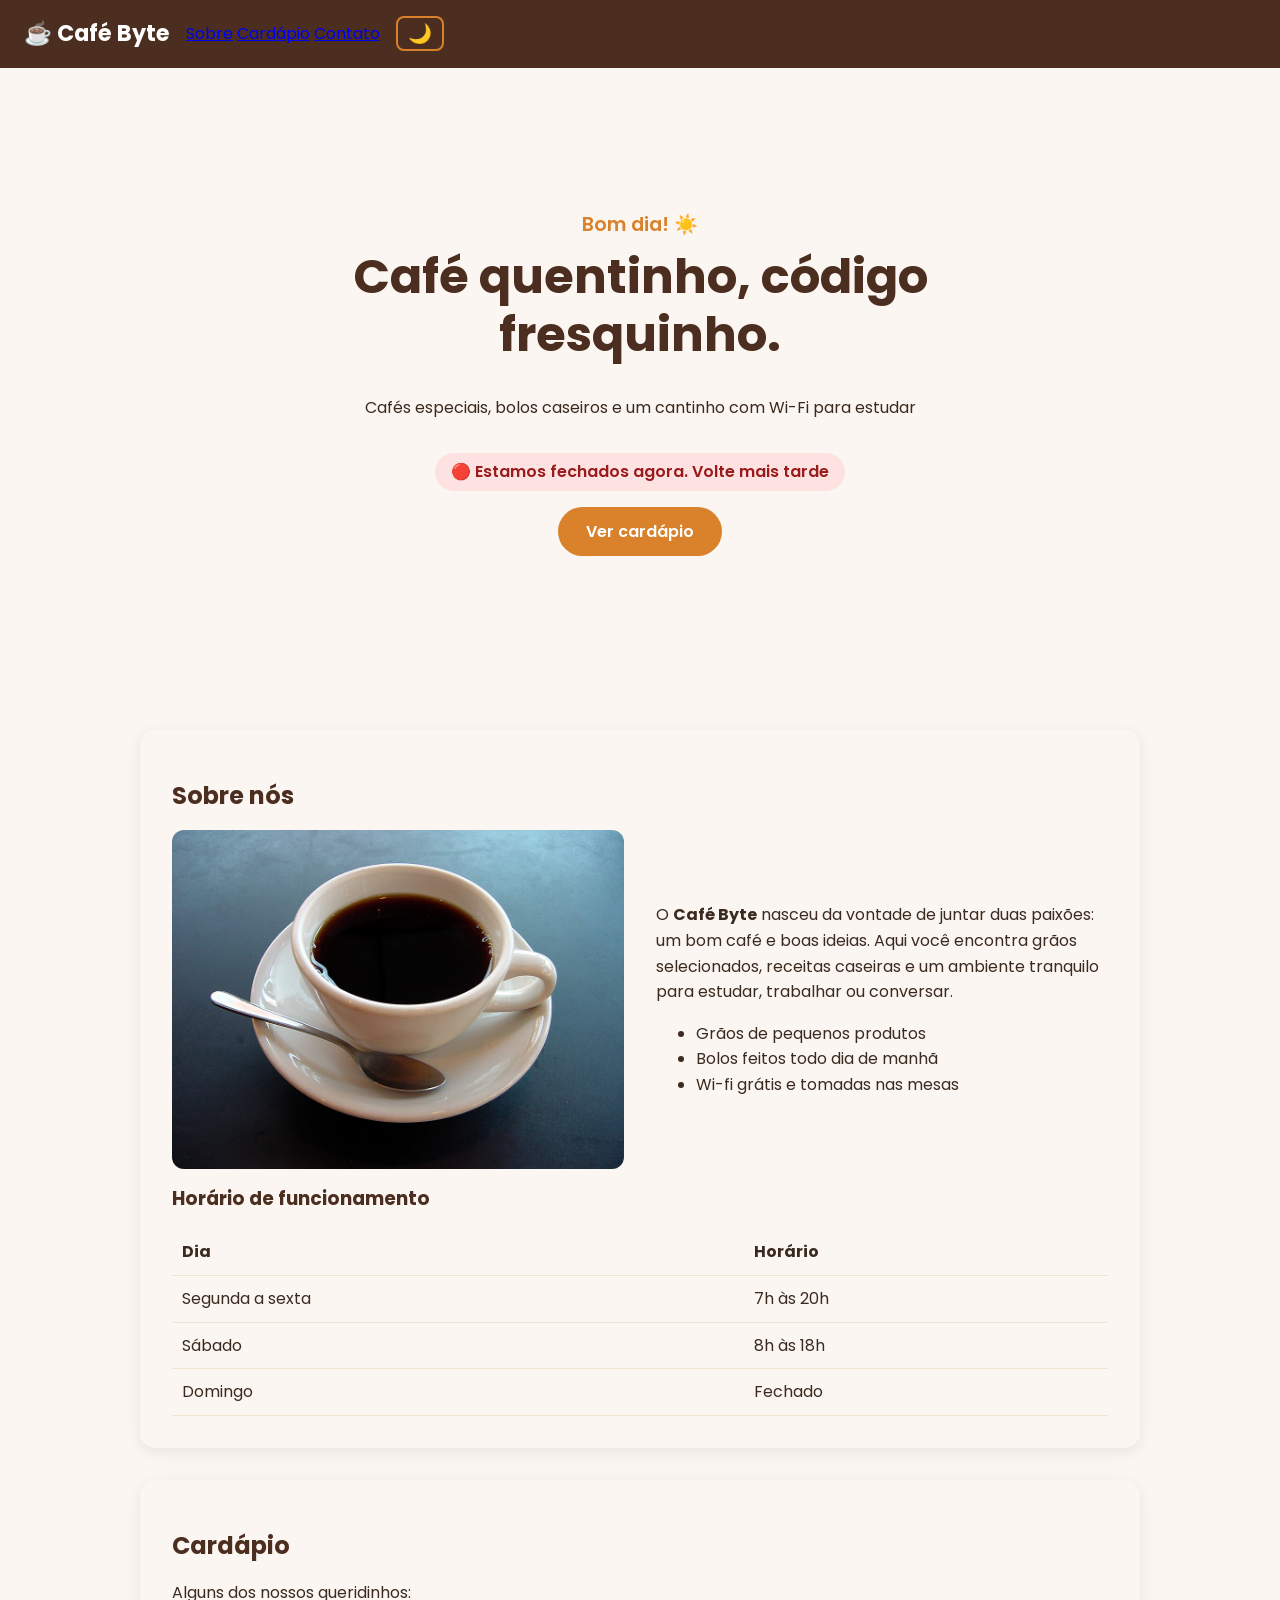
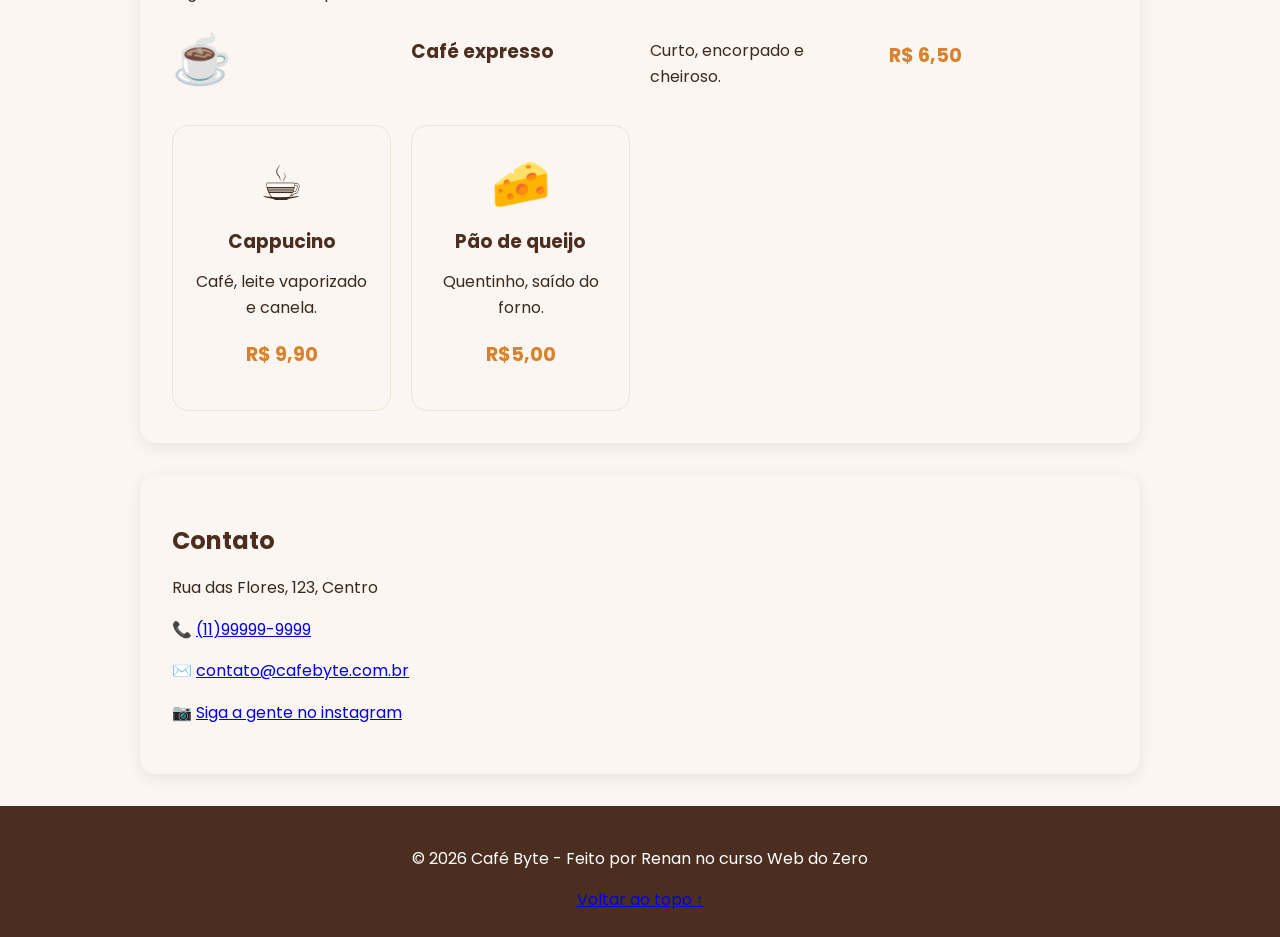
==== index.html @ e59b952a "Add files via upload" ====
<!DOCTYPE html>
<html lang="pt-BR">
    <head>
        <meta charset="UTF-8">
        <meta name="viewport" content="width=device-width, initial-scale=1.0">
        <title>☕ Café Byte</title>
        <link rel="stylesheet" href="css/estilo.css"
    </head>
    <body>
        <!--não leia isto-->
        <header class="topo">
            <a href="inicio" class="logo">☕ Café Byte</a>
            <nav id="menu">
                <a href="#sobre">Sobre</a>
                <a href="#cardapio">Cardápio</a>
                <a href="#contato">Contato</a>
            </nav>
            <button id="botao-tema" class="botao-tema" aria-label="Mudar tema">🌙</button>
            <button id="botao-menu" class="botao-menu" aria-label="Abrir menu">☰</button>
        </header>
        <main>
            <section id="inicio" class="destaque">
                <p id="saudacao" class="saudacao">Olá! Que bom ter você por aqui.</p>
                <h1>Café quentinho, código fresquinho.</h1>
                <p>Cafés especiais, bolos caseiros e um cantinho com Wi-Fi para estudar</p>
                <p id="status" class="status"></p>
                <a href="cardapio" class="botao">Ver cardápio</a>
            </section>
            <section id="sobre" class="secao">
                <h2>Sobre nós</h2>
                <div class="duas-colunas">
                    <img src="img/coffee.JPG" alt="xicara de cafe" width="500">
                    <div>
                        <p>O <strong>Café Byte</strong> nasceu da vontade de juntar duas paixões: um bom café e boas ideias. Aqui você encontra grãos selecionados, receitas caseiras e um ambiente tranquilo para estudar, trabalhar ou conversar.</p>
                        <ul>
                            <li>Grãos de pequenos produtos</li>
                            <li>Bolos feitos todo dia de manhã</li>
                            <li>Wi-fi grátis e tomadas nas mesas</li>
                        </ul>
                    </div>
                </div>
                <h3> Horário de funcionamento</h3>
                <table class="horarios">
                    <tr>
                        <th>Dia</th>
                        <th>Horário</th>
                    </tr>
                    <tr>
                        <td>Segunda a sexta </td>
                        <td>7h às 20h</td>
                    </tr>
                    <tr>
                        <td>Sábado</td>
                        <td>8h às 18h</td>
                    </tr>
                    <tr>
                        <td>Domingo</td>
                        <td>Fechado</td>
                    </tr>
                </table>
            </section>   

            <section id="cardapio" class="secao">
                <h2>Cardápio</h2>
                <p>Alguns dos nossos queridinhos:</p>
                <div class="cards"
                   <article class="card">
                    <span class="emoji">☕</span>
                    <h3>Café expresso</h3>
                    <p>Curto, encorpado e cheiroso.</p>
                    <p class="preco">R$ 6,50</p>
                   </article>
                   <article class="card">
                    <span class="emoji">☕︎</span>
                    <h3>Cappucino</h3>
                    <p>Café, leite vaporizado e canela.</p>
                    <p class="preco"> R$ 9,90</p>
                   </article>
                   <article class="card">
                    <span class="emoji">🧀</span>
                    <h3>Pão de queijo</h3>
                    <p>Quentinho, saído do forno.</p>
                    <p class="preco">R$5,00</p>
                   </article>
                </div>
            </section>    
            
            <section id="contato" class="secao">
                <h2>Contato</h2>
                <p>Rua das Flores, 123, Centro</p>
                <p>📞 <a href="tel:+5511999999">(11)99999-9999</a></p>
                <p>✉️ <a href="mailto:contato@cafebyte.com.br">contato@cafebyte.com.br</a></p>
                <p>📷 <a href="https://www.instagram.com/" target="_blank">Siga a gente no instagram</a></p>
            </section>            
            </section>
        </main>
        <footer class="rodape">
            <p>&copy; 2026 Café Byte - Feito por Renan no curso Web do Zero</p>
            <a href="#inicio">Voltar ao topo &uarr;</a>
        </footer>
        <script src="js/script.js"></script>
    </body>
</html>
---- css/estilo.css ----
@import url('https://fonts.googleapis.com/css2?family=Poppins:wght@400;600;700&display=swap');
:root {
    --cor-fundo: #fbf6f1;
    --cor-texto: #3b2a20;
    --cor-cartão: #ffffff;
    --cor-titulo: #4b2e1f;
    --cor-cafe: #4b2e1f;
    --cor-destaque: #d9822b;
    --cor-suave: #f1e3d3;
}
* {
    box-sizing: border-box;
}
body {
    margin: 0;
    font-family:'Poppins', Arial, sans-serif;
    line-height: 1.6;
    background-color: var(--cor-fundo);
    color: var(--cor-texto);
}

h1,
h2,
h3 {
    color: var(--cor-titulo);
    line-height: 1.2;
}

a {
    color: var(-cor-destaque);
}

img {
    max-width: 100%;
    height: auto;
    border-radius: 12px;
}
.topo {
    background-color: var(--cor-cafe);
    padding: 16px 24px;
}

.logo {
    color: #ffffff;
    font-size: 1.4rem;
    font-weight: 700;
    text-decoration: none;
}

.menu a {
    color: #ffffff;
    text-decoration: none;
    padding: 4px 8px;
}

.menu a:hover {
    color: var(--cor-destaque)
}

.secao {
    max-width: 1000px;
    margin: 32px auto;
    padding: 32px;
    background-color: var(--cor-cartao);
    border-radius: 16px;
    box-shadow: 0 4px 16px rgba(0,0,0,0.08);
}

.botao {
    display: inline-block;
    background-color: var(--cor-destaque);
    color: #ffffff;
    padding: 12px 28px;
    border: none;
    border-radius: 999px;
    font-family: inherit;
    font-size: 1rem;
    font-weight: 600;
    text-decoration: none;
    cursor: pointer;
}
.botao:hover {
    background-color: var(--cor-cafe);
}

.horarios {
    width: 100%;
    border-collapse:collapse;
}
.horarios th,
.horarios td{
    padding: 10px;
    text-align: left;
    border-bottom: 1px solid var(--cor-suave);
}

.rodape {
    background-color: var(--cor-cafe);
    color: #ffffff;
    text-align: center;
    padding: 24px;
}

.horarios tr:hover {
    color:rgb(248, 247, 244);
    background-color: var(--cor-cafe);
}
/*aula 5  */
.topo {
    display: flex;
    align-items: center;
    gap: 16px;
    position:sticky;
    top:0;
    z-index:10;
}

.menu {
    display:flex;
    gap:8px;
    margin-left:auto;
}

.destaque {
    min-height: 70vh;
    display: flex;
    flex-direction: column;
    justify-content:center;
    align-items:center;
    text-align:center;
    padding: 48px 24px;
    background: linear-gradient(135def, var(--cor-suave), var(--cor-fundo));
}

.destaque h1 {
    font-size: 3rem;
    max-width: 700px;
    margin: 8px 0 16px;
}

.duas-colunas {
    display: grid;
    grid-template-columns: 1fr 1fr;
    gap: 32px;
    align-items:center;
}

.cards {
    display:grid;
    grid-template-columns: repeat(auto-fill, minmax(200px, 1fr));
    gap:20px;
}

.card {
    background-color:var(--cor-fundo);
    border:1px solid var(--cor-suave);
    border-radius: 16px;
    padding: 20px;
    text-align: center;
    transition: transform 0.2s;
}

.card:hover{
    transform: translateY(-4px);
}

.card h3 {
    margin: 8px 0;
}
.emoji {
    font-size: 3rem;
}

.preco {
    font-size:1.2rem;
    font-weight:700;
    color: var(--cor-destaque);
}

@media(max-width:700px) {
    .top {
        flex-wrap: wrap;
    }
    .destaque h1 {
        font-size: 2rem;
    }
    .duas-colunas {
        grid-template-columns: 1fr;
    }
    .secao {
        margin:16px;
        padding:20px;
    }
}

.saudacao {
    font-size: 1.2rem;
    font-weight: 600;
    color: var(--cor-destaque);
    margin:0;
}

.status {
    font-weight: 600;
    padding: 6px 16px;
    border-radius: 999px;
}

.aberto-agora{
    background-color: #dcfce7;
    color: #166534;
}
.fechado-agora {
    background-color: #fee2e2;
    color: #991b1b;
}

body.escuro {
    --cor-fundo: #1c1512;
    --cor-texto: #f3e9e2;
    --cor-cartao: #2a201b;
    --cor-titulo: #f2b56b;
    --cor-suave: #3d2f27;
}

body {
    transition: background-color 0.3s, color 0.3s;
}

.botao-tema,
.botao-menu {
    background: none;
    border: 2px solid var(--cor-destaque);
    border-radius: 8px;
    color: #ffffff;
    font-size: 1.2rem;
    padding: 4px 10px;
    cursor:pointer;
}

.botao-menu{
    display: none;
}

@media (max-width: 700px) {
    .botao-menu{
        display:block;
    }

    .botao-tema{
        margin-left:auto;
    }
    
    .menu{
        display:none;
        flex-direction: column;
        width:100%;
        order:3;
    }

    .menu.mostrar{
        display:flex;
    }
}
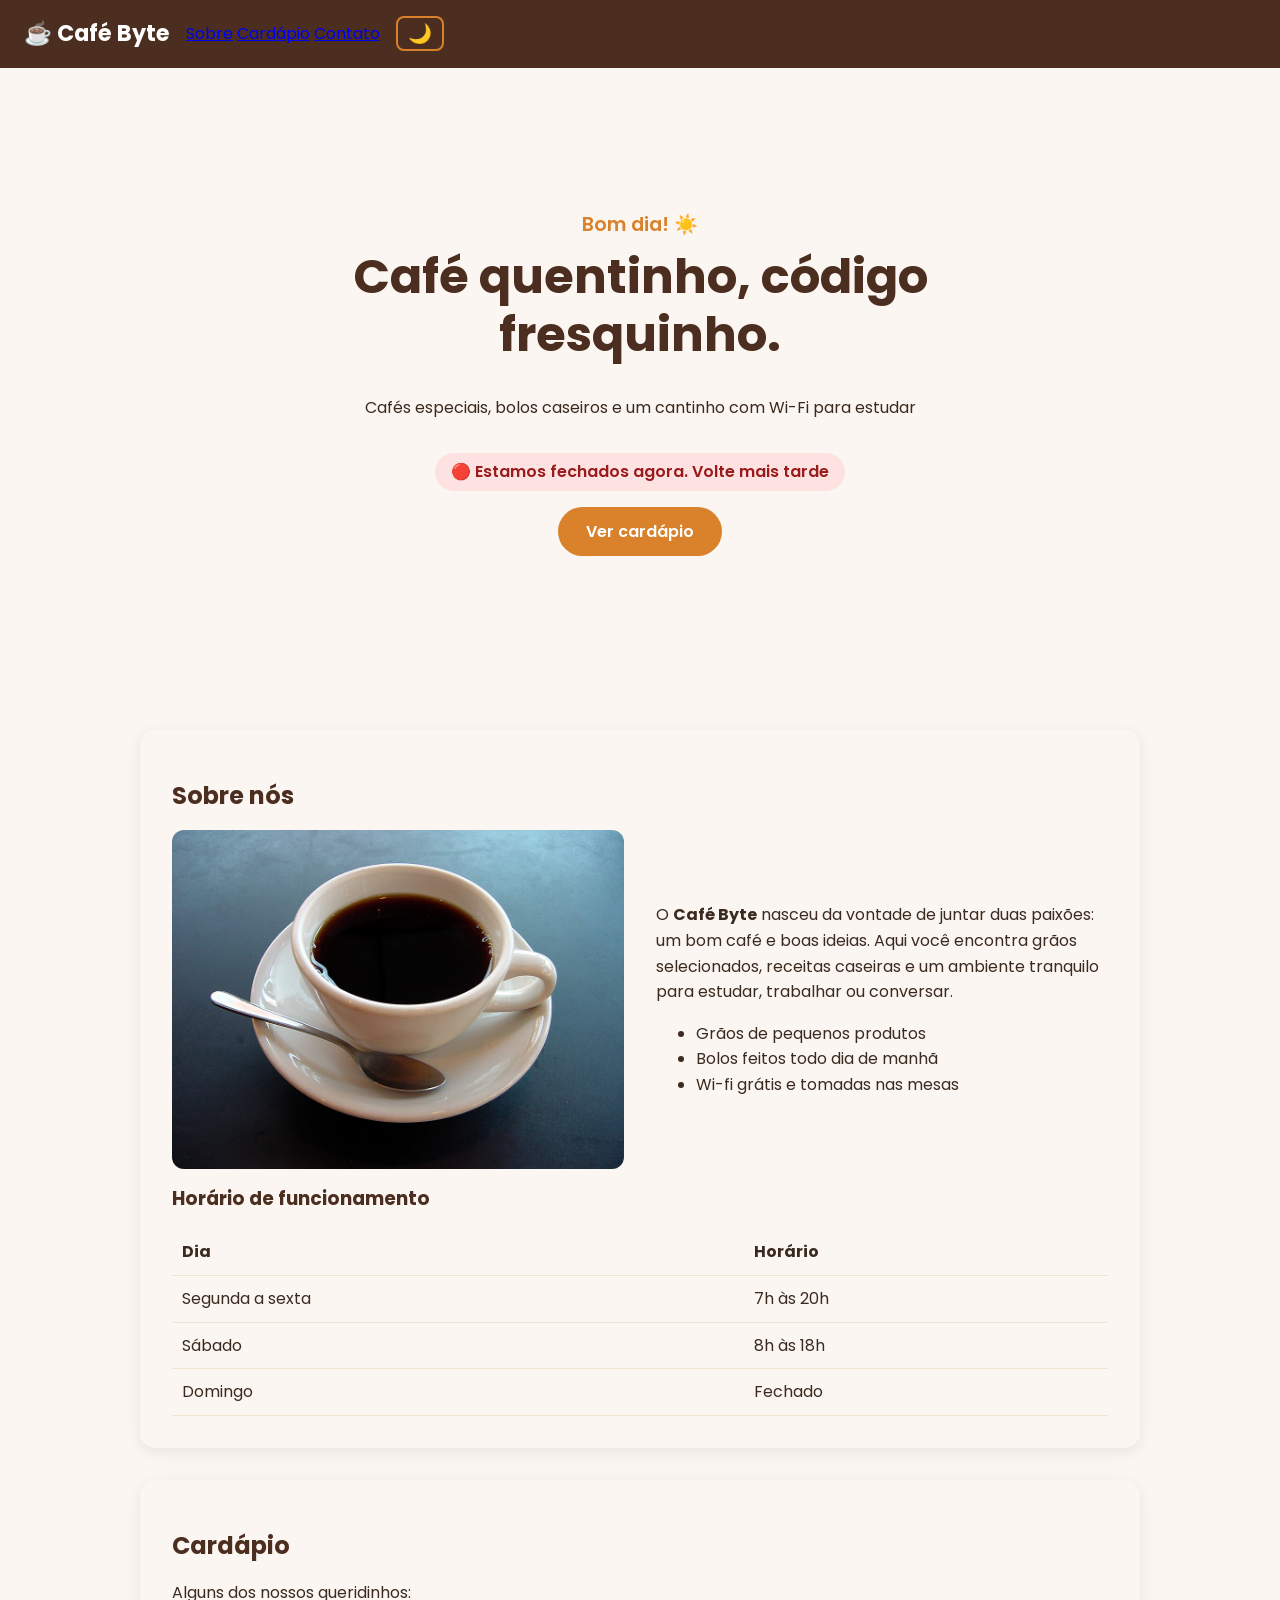
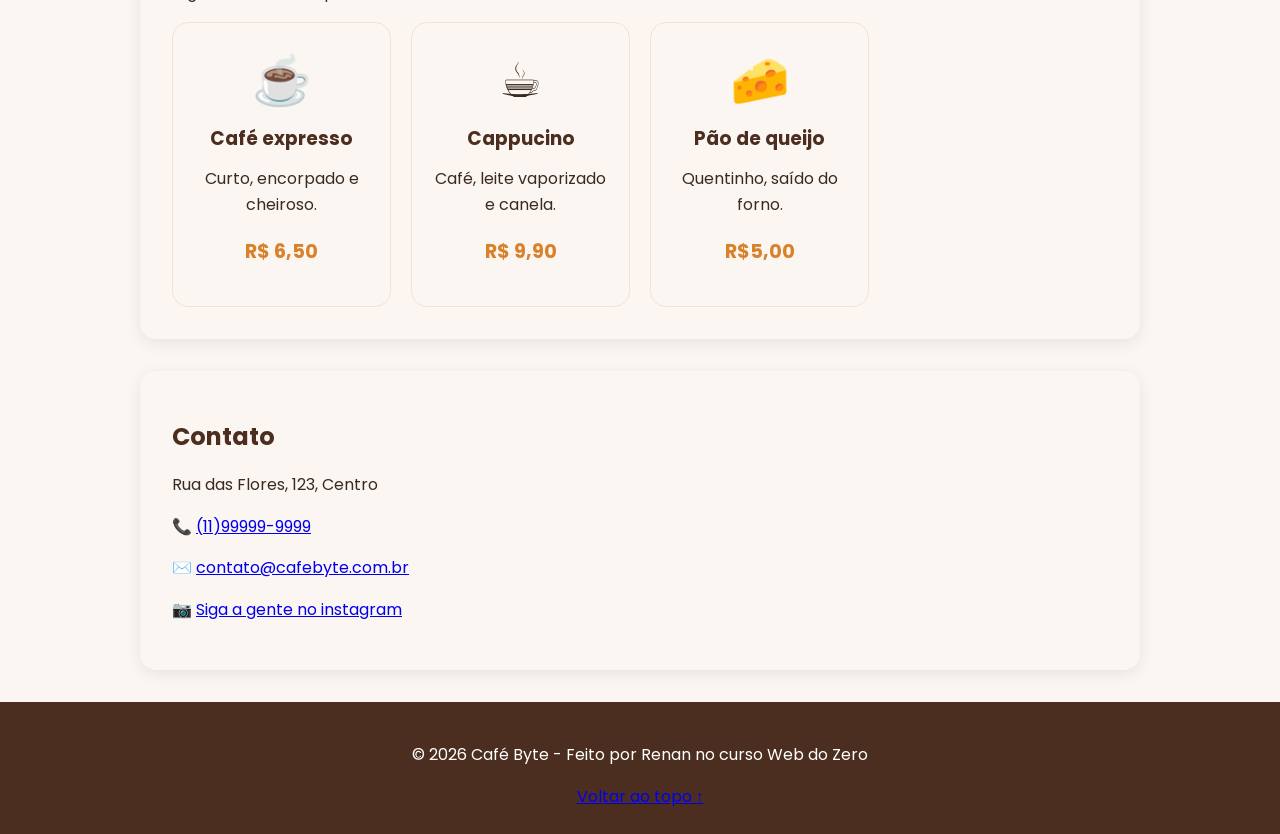
==== commit 4fe65105: "Add files via upload" ====
--- a/index.html
+++ b/index.html
@@ -63,7 +63,7 @@
             <section id="cardapio" class="secao">
                 <h2>Cardápio</h2>
                 <p>Alguns dos nossos queridinhos:</p>
-                <div class="cards"
+                <div class="cards">
                    <article class="card">
                     <span class="emoji">☕</span>
                     <h3>Café expresso</h3>
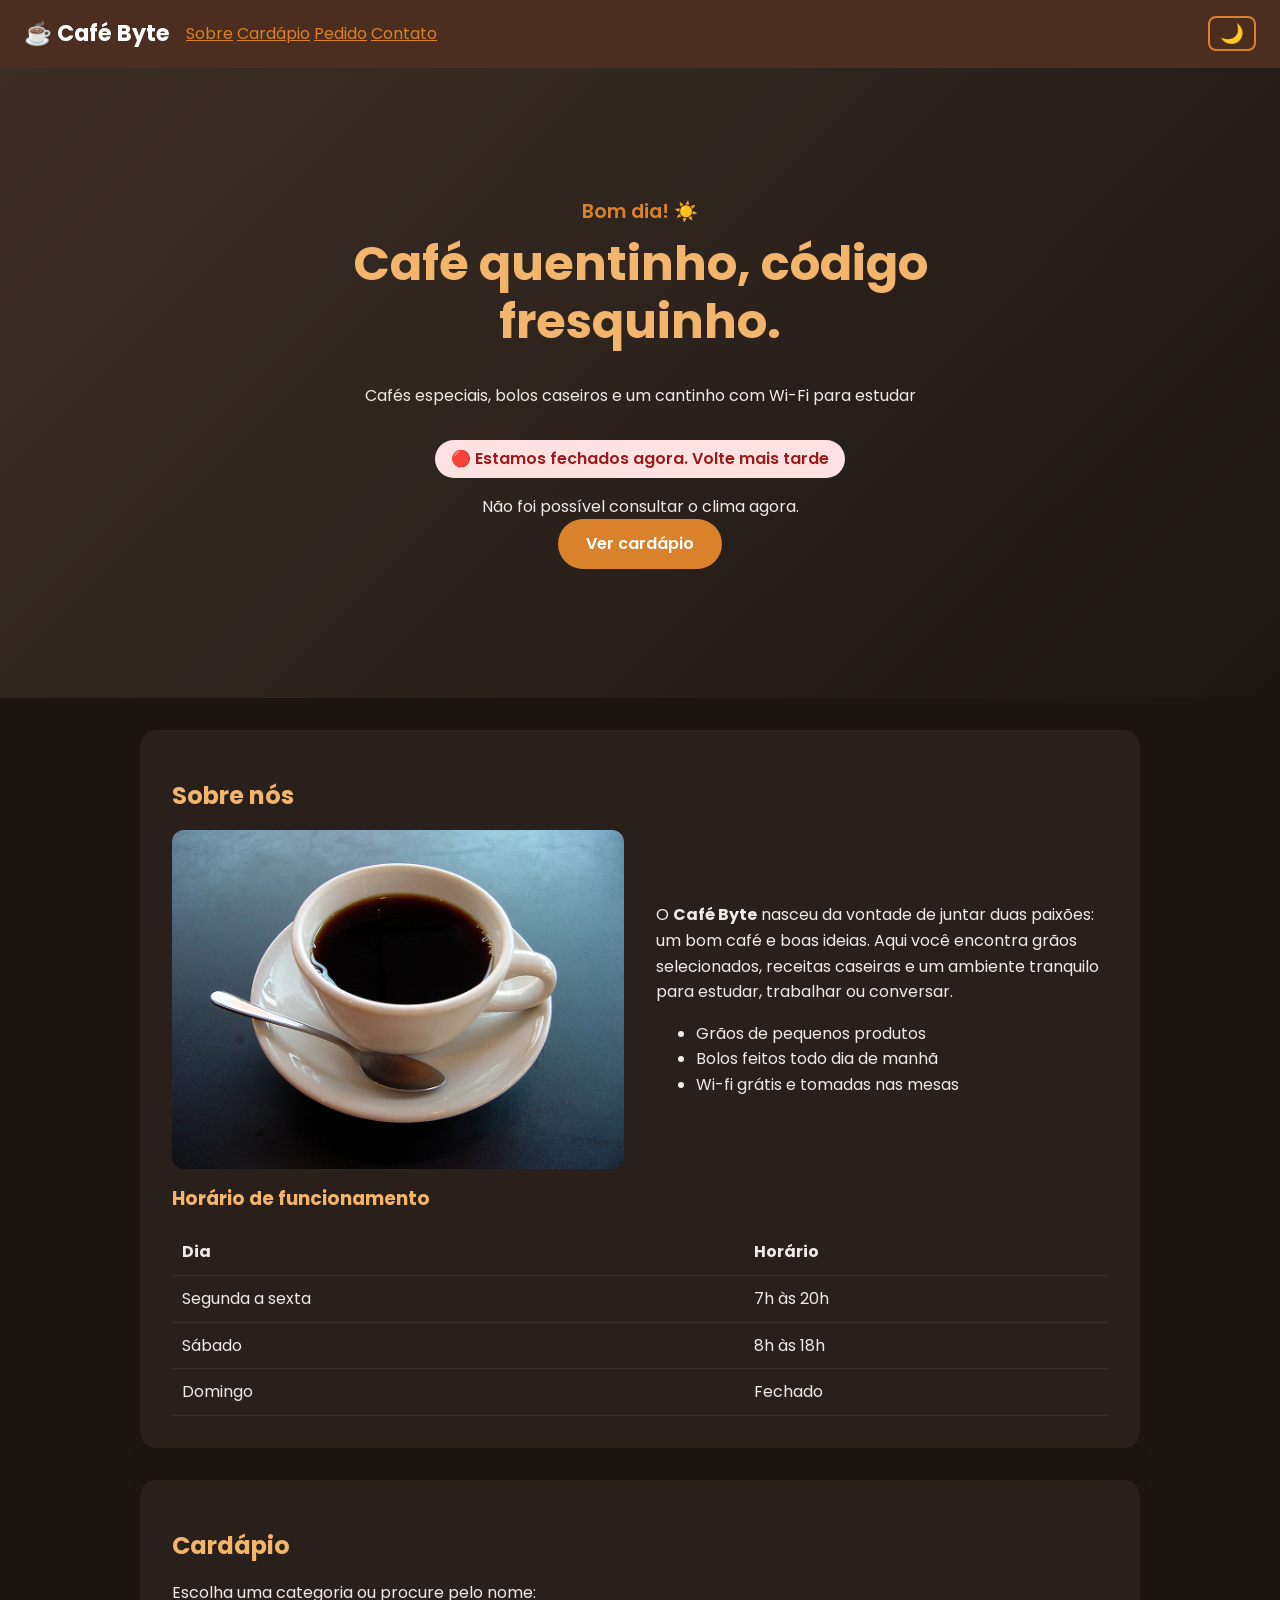
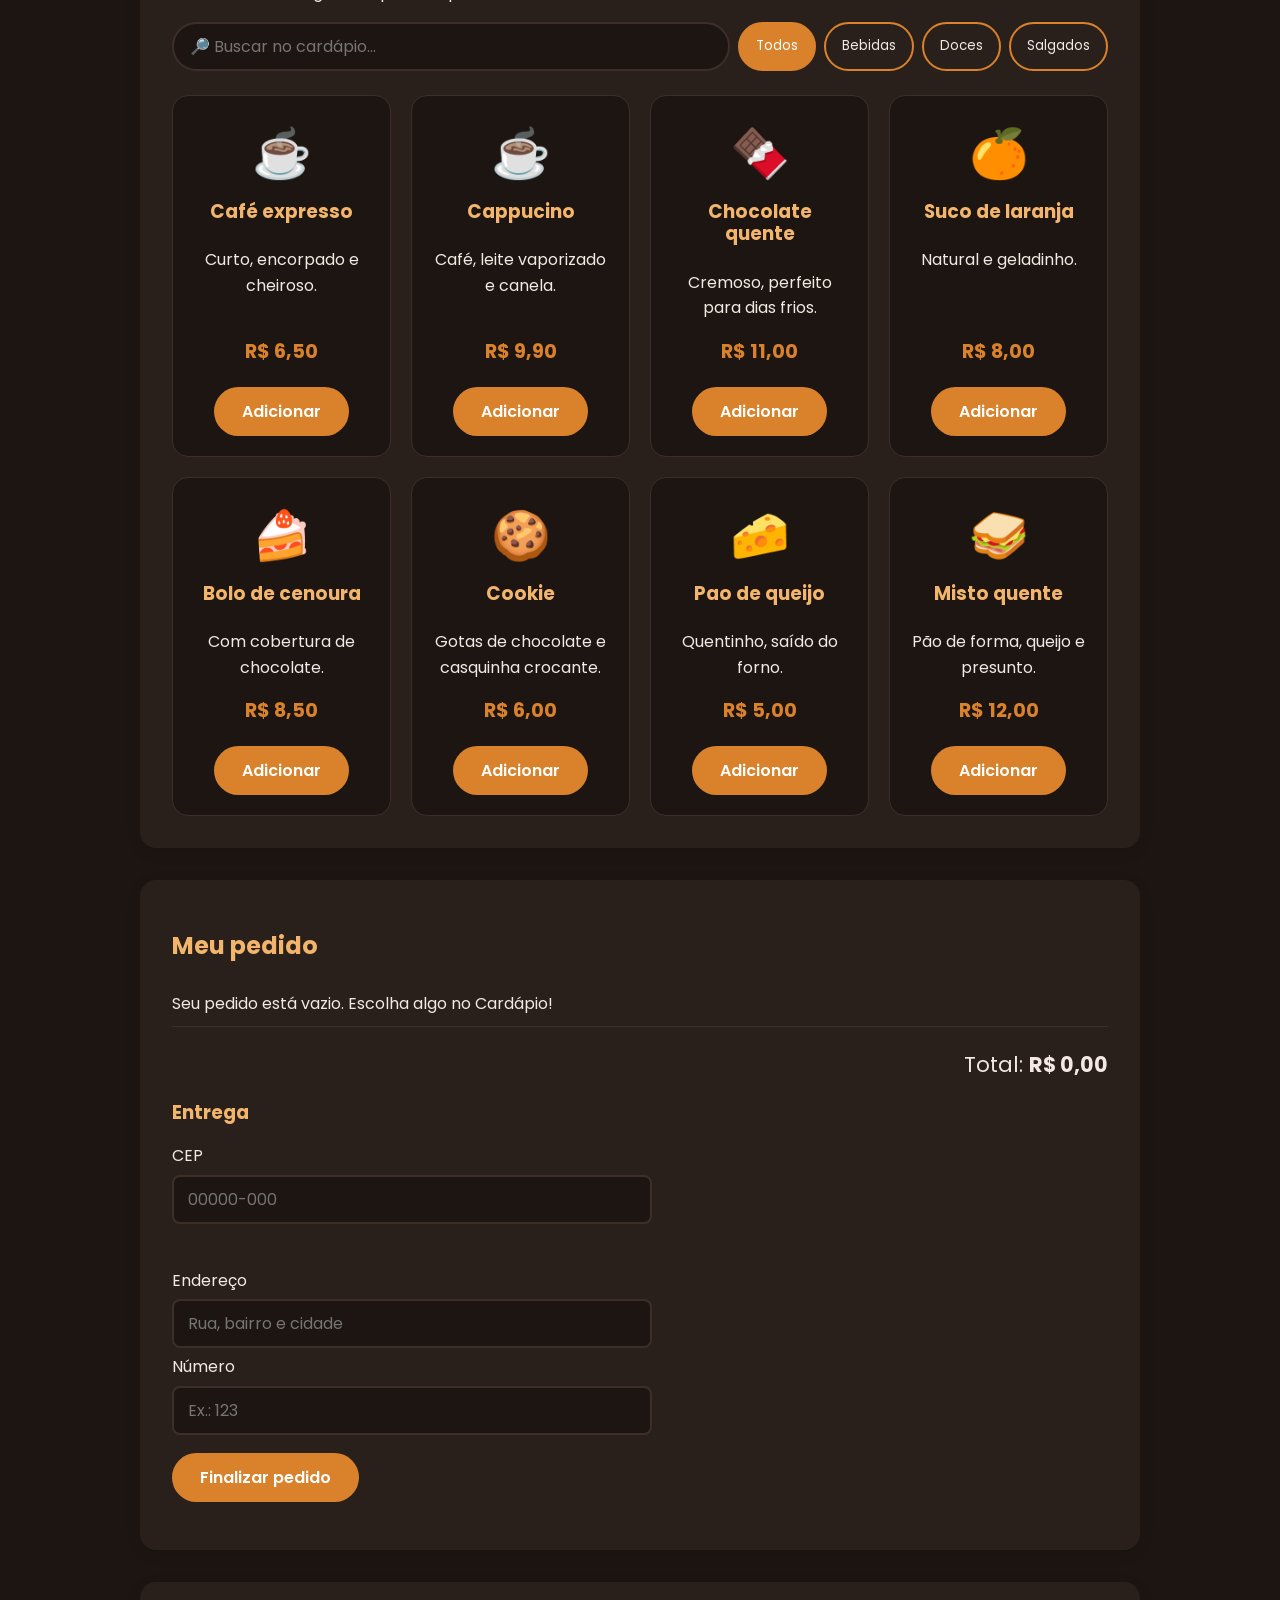
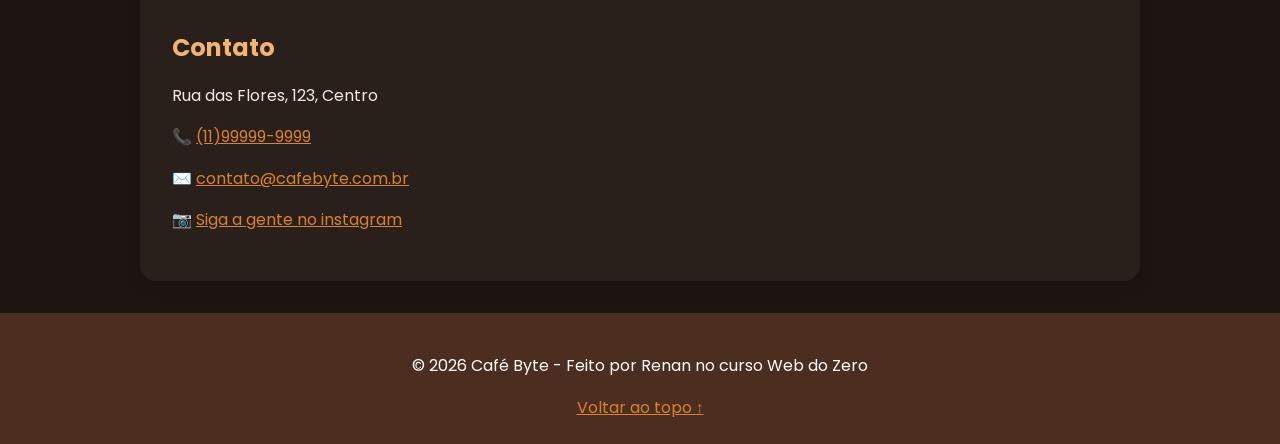
==== commit 2eab0e2e: "Add files via upload" ====
--- a/index.html
+++ b/index.html
@@ -1,20 +1,23 @@
 <!DOCTYPE html>
 <html lang="pt-BR">
-    <head>
-        <meta charset="UTF-8">
-        <meta name="viewport" content="width=device-width, initial-scale=1.0">
-        <title>☕ Café Byte</title>
-        <link rel="stylesheet" href="css/estilo.css"
-    </head>
+<head>
+    <meta charset="UTF-8">
+    <meta name="viewport" content="width=device-width, initial-scale=1.0">
+    <title>☕ Café Byte</title>
+    <link rel="stylesheet" href="css/estilo.css">
+</head>
     <body>
         <!--não leia isto-->
+        <body class="escuro"></body>
         <header class="topo">
             <a href="inicio" class="logo">☕ Café Byte</a>
             <nav id="menu">
                 <a href="#sobre">Sobre</a>
                 <a href="#cardapio">Cardápio</a>
+                <a href="#pedido">Pedido</a>
                 <a href="#contato">Contato</a>
             </nav>
+            <nav class="menu"></nav>
             <button id="botao-tema" class="botao-tema" aria-label="Mudar tema">🌙</button>
             <button id="botao-menu" class="botao-menu" aria-label="Abrir menu">☰</button>
         </header>
@@ -24,6 +27,7 @@
                 <h1>Café quentinho, código fresquinho.</h1>
                 <p>Cafés especiais, bolos caseiros e um cantinho com Wi-Fi para estudar</p>
                 <p id="status" class="status"></p>
+                <div id="clima" class="clima">⌛ Consultando o clima...</div>
                 <a href="cardapio" class="botao">Ver cardápio</a>
             </section>
             <section id="sobre" class="secao">
@@ -62,29 +66,36 @@
 
             <section id="cardapio" class="secao">
                 <h2>Cardápio</h2>
-                <p>Alguns dos nossos queridinhos:</p>
-                <div class="cards">
-                   <article class="card">
-                    <span class="emoji">☕</span>
-                    <h3>Café expresso</h3>
-                    <p>Curto, encorpado e cheiroso.</p>
-                    <p class="preco">R$ 6,50</p>
-                   </article>
-                   <article class="card">
-                    <span class="emoji">☕︎</span>
-                    <h3>Cappucino</h3>
-                    <p>Café, leite vaporizado e canela.</p>
-                    <p class="preco"> R$ 9,90</p>
-                   </article>
-                   <article class="card">
-                    <span class="emoji">🧀</span>
-                    <h3>Pão de queijo</h3>
-                    <p>Quentinho, saído do forno.</p>
-                    <p class="preco">R$5,00</p>
-                   </article>
+                <p>Escolha uma categoria ou procure pelo nome:</p>
+                <div class="filtros">
+                    <input type="search" id="busca" class="busca" placeholder="🔎 Buscar no cardápio...">
+                    <button class="filtro ativo" data-categoria="todos">Todos</button>
+                    <button class="filtro" data-categoria="bebidas">Bebidas</button>
+                    <button class="filtro" data-categoria="doce">Doces</button>
+                    <button class="filtro" data-categoria="salgado">Salgados</button>
                 </div>
+                <div id="lista-produtos" class="cards"></div>
             </section>    
             
+            <section id="pedido" class="secao">
+                <h2>Meu pedido</h2>
+                <ul id="itens-pedido" class="itens-pedido"></ul>
+                <p class="total">Total: <strong id="total">R$ 0,00</strong></p>
+
+                <h3>Entrega</h3>
+                <form id="form-entrega" class="form">
+                    <label for="cep">CEP</label>
+                    <input id="cep" placeholder="00000-000" maxlength="9" required>
+                    <p id="msg-cep" class="mensagem"></p>
+                    <label for="endereco">Endereço</label>
+                    <input id="endereco" placeholder="Rua, bairro e cidade" required>
+                    <label for="numero">Número</label>
+                    <input id="numero" placeholder="Ex.: 123" required>
+                    <button type="submit" class="botao">Finalizar pedido</button>
+                </form>
+                <p id="msg-pedido" class="mensagem"></p>
+            </section>
+
             <section id="contato" class="secao">
                 <h2>Contato</h2>
                 <p>Rua das Flores, 123, Centro</p>
@@ -92,7 +103,6 @@
                 <p>✉️ <a href="mailto:contato@cafebyte.com.br">contato@cafebyte.com.br</a></p>
                 <p>📷 <a href="https://www.instagram.com/" target="_blank">Siga a gente no instagram</a></p>
             </section>            
-            </section>
         </main>
         <footer class="rodape">
             <p>&copy; 2026 Café Byte - Feito por Renan no curso Web do Zero</p>
--- a/css/estilo.css
+++ b/css/estilo.css
@@ -2,7 +2,7 @@
 :root {
     --cor-fundo: #fbf6f1;
     --cor-texto: #3b2a20;
-    --cor-cartão: #ffffff;
+    --cor-cartao: #ffffff;
     --cor-titulo: #4b2e1f;
     --cor-cafe: #4b2e1f;
     --cor-destaque: #d9822b;
@@ -27,7 +27,7 @@
 }
 
 a {
-    color: var(-cor-destaque);
+    color: var(--cor-destaque);
 }
 
 img {
@@ -129,7 +129,7 @@
     align-items:center;
     text-align:center;
     padding: 48px 24px;
-    background: linear-gradient(135def, var(--cor-suave), var(--cor-fundo));
+    background: linear-gradient(135deg, var(--cor-suave), var(--cor-fundo));
 }
 
 .destaque h1 {
@@ -178,7 +178,7 @@
 }
 
 @media(max-width:700px) {
-    .top {
+    .topo {
         flex-wrap: wrap;
     }
     .destaque h1 {
@@ -262,3 +262,112 @@
         display:flex;
     }
 }
+
+.filtros {
+    display: flex;
+    flex-wrap: wrap;
+    gap: 8px;
+    margin-bottom: 24px;
+}
+
+.busca {
+    flex: 1 1 220px;
+    padding: 10px 16px;
+    border: 2px solid var(--cor-suave);
+    border-radius: 999px;
+    background-color: var(--cor-fundo);
+    color: var(--cor-texto);
+    font-family: inherit;
+    font-size: 1rem;
+}
+
+.filtro {
+    padding: 8px 16px;
+    border: 2px solid var(--cor-destaque);
+    border-radius: 999px;
+    background: none;
+    color: var(--cor-texto);
+    font-family: inherit;
+    cursor: pointer;
+}
+
+.filtro.ativo {
+    background-color: var(--cor-destaque);
+    color: #ffffff;
+}
+
+.card {
+    display: flex;
+    flex-direction: column;
+    align-items: center;
+}
+
+.card .preco{
+    margin-top: auto;
+}
+
+/* meu pedido */
+.itens-pedido {
+    list-style: none;
+    padding: 0;
+}
+
+.itens-pedido li {
+    display: flex;
+    align-items: center;
+    gap: 12px;
+    padding: 10px 0;
+    border-bottom: 1px solid var(--cor-suave);
+}
+
+.itens-pedido li span:first-child {
+    flex: 1;
+}
+
+.remover {
+    width: 32px;
+    height: 32px;
+    border: 2px solid var(--cor-destaque);
+    border-radius: 50%;
+    background: none;
+    color: var(--cor-texto);
+    font-size: 1.1rem;
+    cursor: pointer;
+}
+
+.total {
+    font-size: 1.3rem;
+    text-align: right;
+}
+
+/* formulario de entrega */
+.form {
+    display: grid;
+    gap: 6px;
+    max-width: 480px;
+}
+
+.form input {
+    padding: 10px 14px;
+    border: 2px solid var(--cor-suave);
+    border-radius: 8px;
+    background-color: var(--cor-fundo);
+    color: var(--cor-texto);
+    font-family: inherit;
+    font-size: 1rem;
+}
+
+.form input:focus {
+    outline: none;
+    border-color: var(--cor-destaque);
+}
+
+.form .botao {
+    margin-top: 12px;
+    justify-self: start;
+}
+
+.mensagem {
+    font-weight: 600;
+    color: var(--cor-destaque);
+}
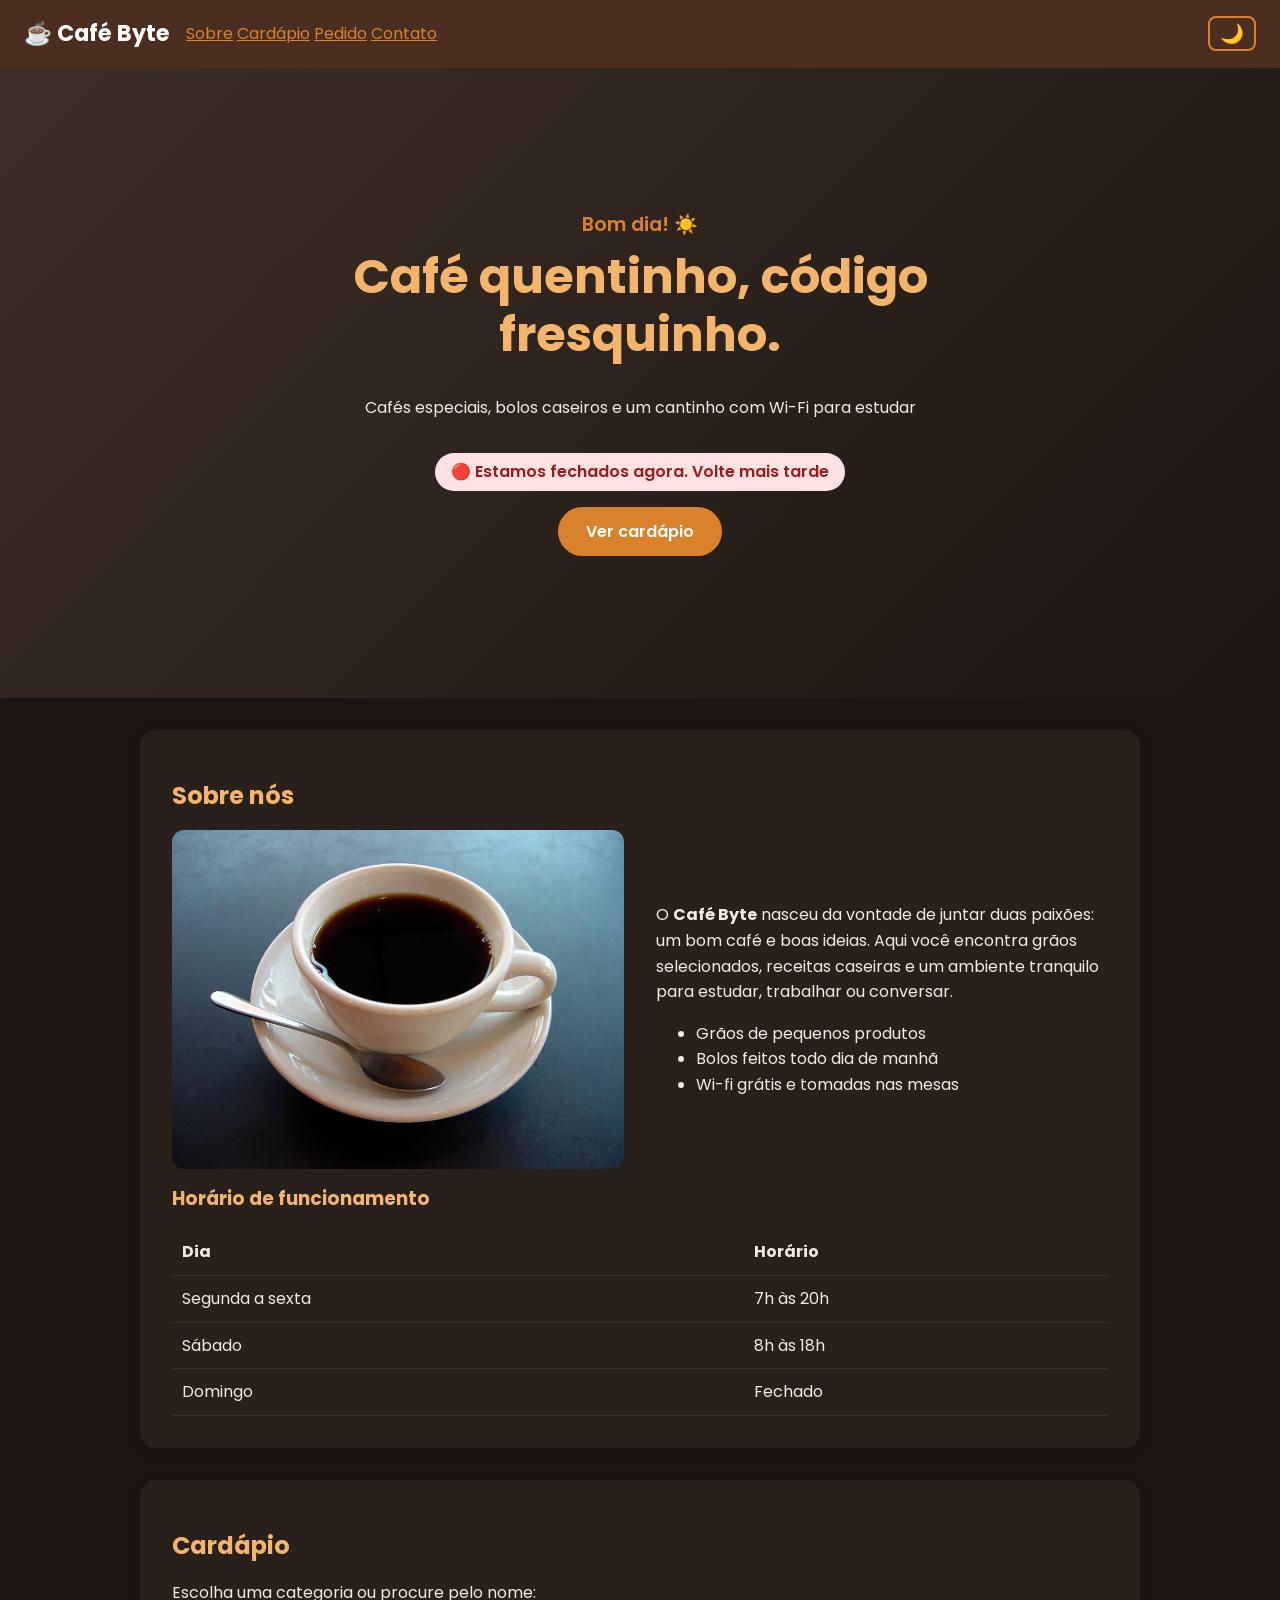
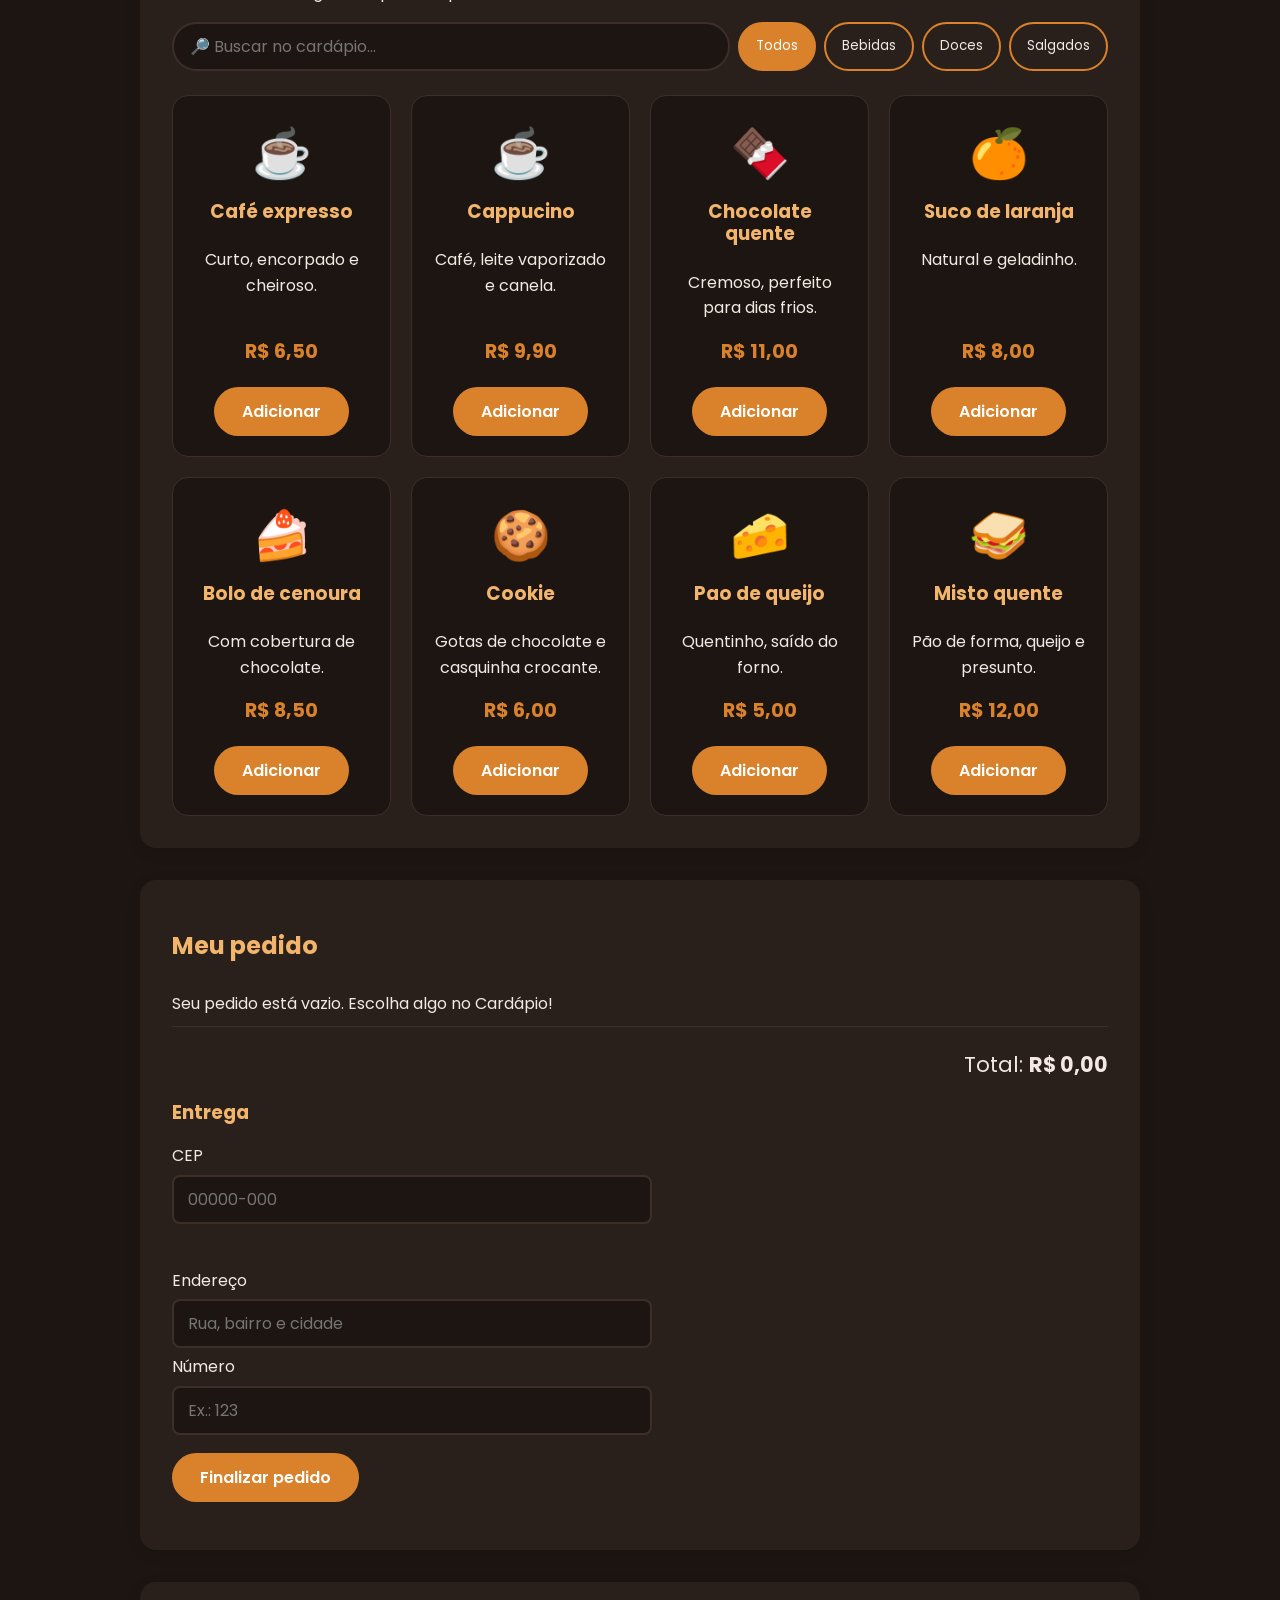
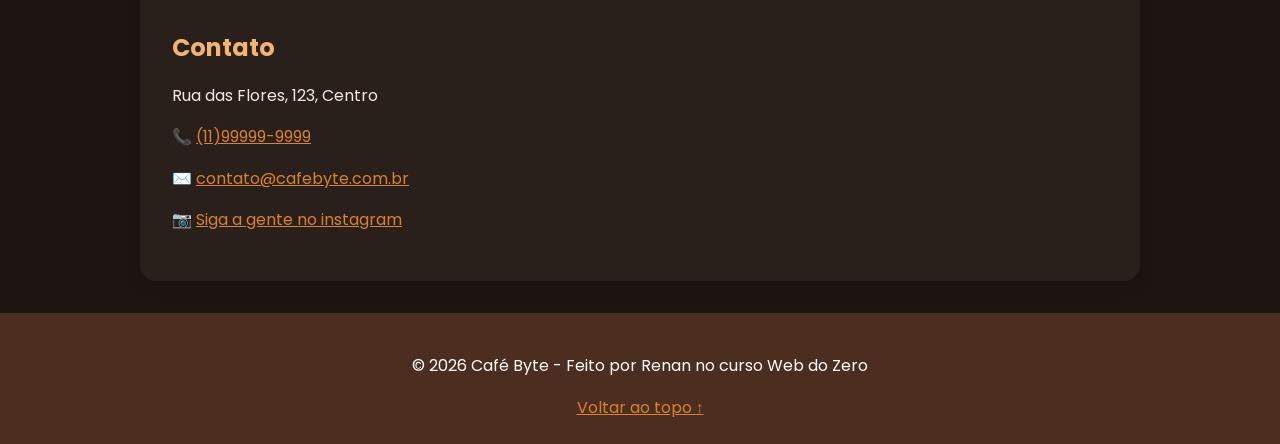
==== commit dd835d1d: "Add files via upload" ====
--- a/index.html
+++ b/index.html
@@ -4,11 +4,12 @@
     <meta charset="UTF-8">
     <meta name="viewport" content="width=device-width, initial-scale=1.0">
     <title>☕ Café Byte</title>
+    <meta name="description" content="Café Byte: cafeteria do bairro com cafés especiais, bolos caseiros, pedidos online e entrega.">
+    <link rel="icon" href="data:image/svg+xml,<svg xmlns='http://www.w3.org/2000/svg' viewBox='0 0 100 100'><text y='.9em' font-size='90'>☕</text></svg>">
     <link rel="stylesheet" href="css/estilo.css">
 </head>
     <body>
         <!--não leia isto-->
-        <body class="escuro"></body>
         <header class="topo">
             <a href="inicio" class="logo">☕ Café Byte</a>
             <nav id="menu">
@@ -27,7 +28,6 @@
                 <h1>Café quentinho, código fresquinho.</h1>
                 <p>Cafés especiais, bolos caseiros e um cantinho com Wi-Fi para estudar</p>
                 <p id="status" class="status"></p>
-                <div id="clima" class="clima">⌛ Consultando o clima...</div>
                 <a href="cardapio" class="botao">Ver cardápio</a>
             </section>
             <section id="sobre" class="secao">
@@ -105,7 +105,7 @@
             </section>            
         </main>
         <footer class="rodape">
-            <p>&copy; 2026 Café Byte - Feito por Renan no curso Web do Zero</p>
+            <p>&copy; <span id="ano">2026</span> Café Byte - Feito por Renan no curso Web do Zero</p>
             <a href="#inicio">Voltar ao topo &uarr;</a>
         </footer>
         <script src="js/script.js"></script>
--- a/css/estilo.css
+++ b/css/estilo.css
@@ -1,12 +1,12 @@
 @import url('https://fonts.googleapis.com/css2?family=Poppins:wght@400;600;700&display=swap');
 :root {
-    --cor-fundo: #fbf6f1;
-    --cor-texto: #3b2a20;
-    --cor-cartao: #ffffff;
-    --cor-titulo: #4b2e1f;
+    --cor-fundo: #1c1512;
+    --cor-texto: #f3e9e2;
+    --cor-cartao: #2a201b;
+    --cor-titulo: #f2b56b;
+    --cor-suave: #3d2f27;
     --cor-cafe: #4b2e1f;
     --cor-destaque: #d9822b;
-    --cor-suave: #f1e3d3;
 }
 * {
     box-sizing: border-box;
@@ -215,12 +215,14 @@
     color: #991b1b;
 }
 
-body.escuro {
-    --cor-fundo: #1c1512;
-    --cor-texto: #f3e9e2;
-    --cor-cartao: #2a201b;
-    --cor-titulo: #f2b56b;
-    --cor-suave: #3d2f27;
+body.claro {
+    --cor-fundo: #fbf6f1;
+    --cor-texto: #3b2a20;
+    --cor-cartao: #ffffff;
+    --cor-titulo: #4b2e1f;
+    --cor-cafe: #4b2e1f;
+    --cor-destaque: #d9822b;
+    --cor-suave: #f1e3d3;
 }
 
 body {
@@ -370,4 +372,29 @@
 .mensagem {
     font-weight: 600;
     color: var(--cor-destaque);
+}
+
+/* acabamento */
+/*rolagem suave ao clicar nos links do menu */
+html {
+    scroll-behavior: smooth;
+}
+
+/* ao pular para uma seção, deixa espaço para o cabeçalho fixo */
+section {
+    scroll-margin-top: 80px;
+}
+
+/*contorno bem visivel para quem navega pelo teclado (tab) */
+a:focus-visible,
+button:focus-visible,
+input:focus-visible{
+    outline: 3px solid var(--cor-destaque);
+    outline-offset: 2px;
+}
+
+/* cor do texto quando selecionado com o mouse */
+::selection {
+    background-color:var(--cor-destaque);
+    color: #ffffff;
 }
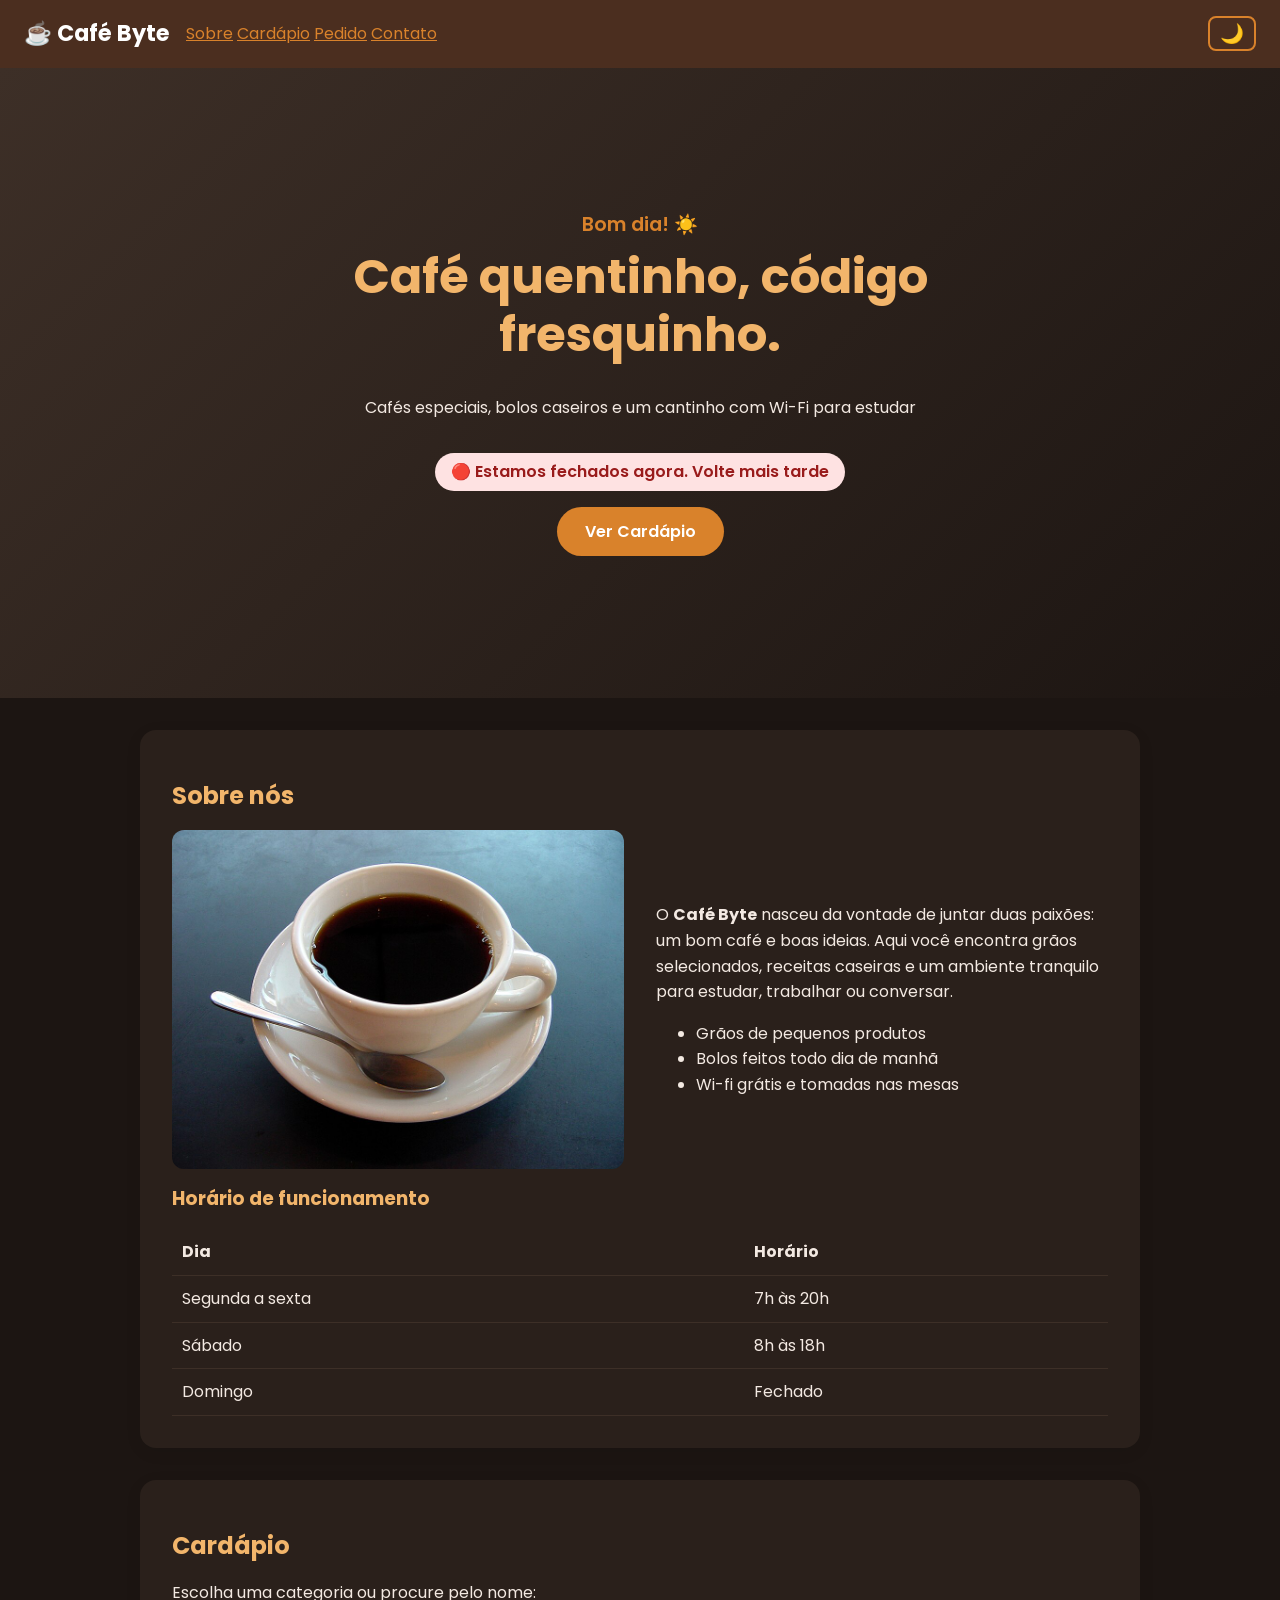
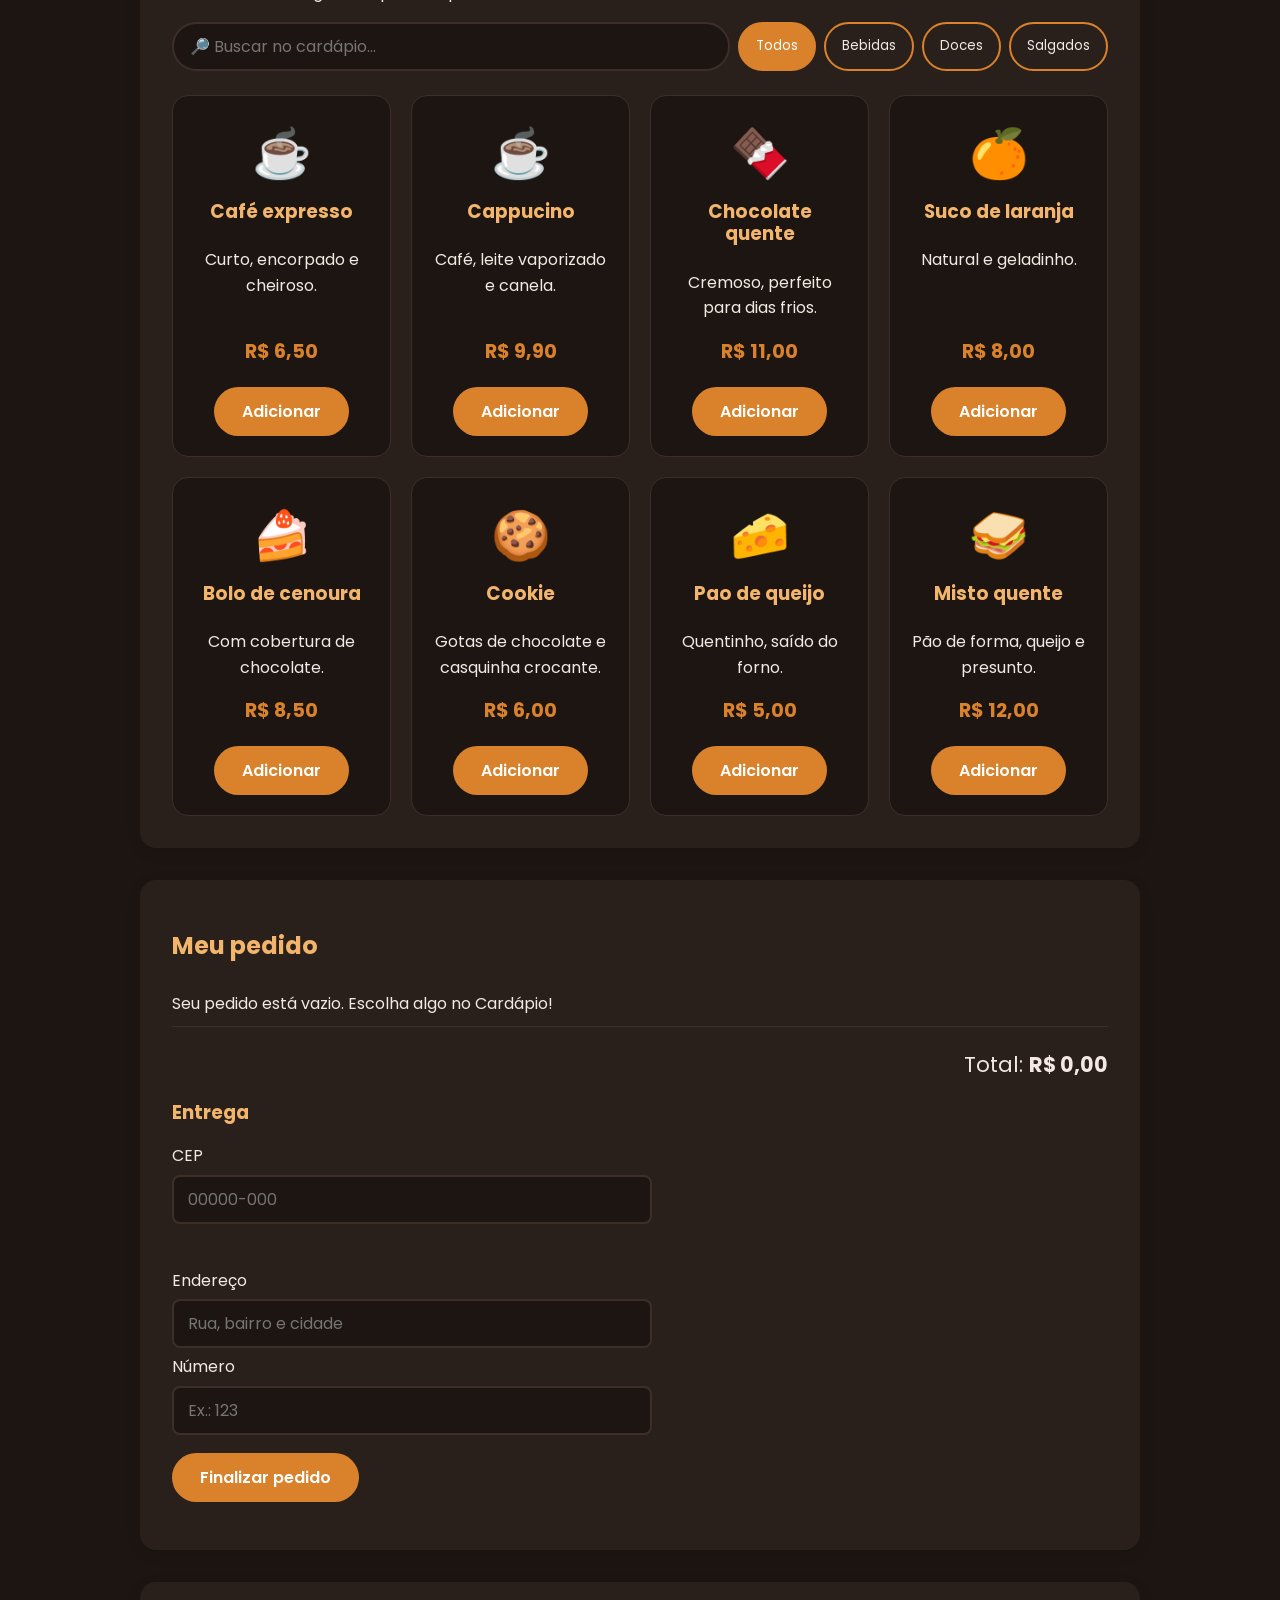
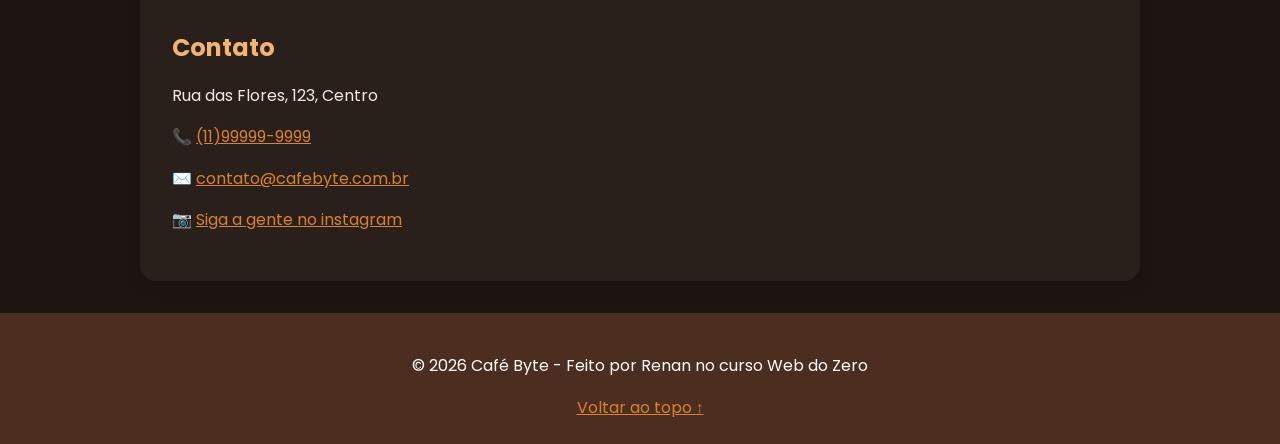
==== commit 274d25d8: "Add files via upload" ====
--- a/index.html
+++ b/index.html
@@ -28,7 +28,7 @@
                 <h1>Café quentinho, código fresquinho.</h1>
                 <p>Cafés especiais, bolos caseiros e um cantinho com Wi-Fi para estudar</p>
                 <p id="status" class="status"></p>
-                <a href="cardapio" class="botao">Ver cardápio</a>
+                <a href="#cardapio"class="botao">Ver Cardápio</a>
             </section>
             <section id="sobre" class="secao">
                 <h2>Sobre nós</h2>
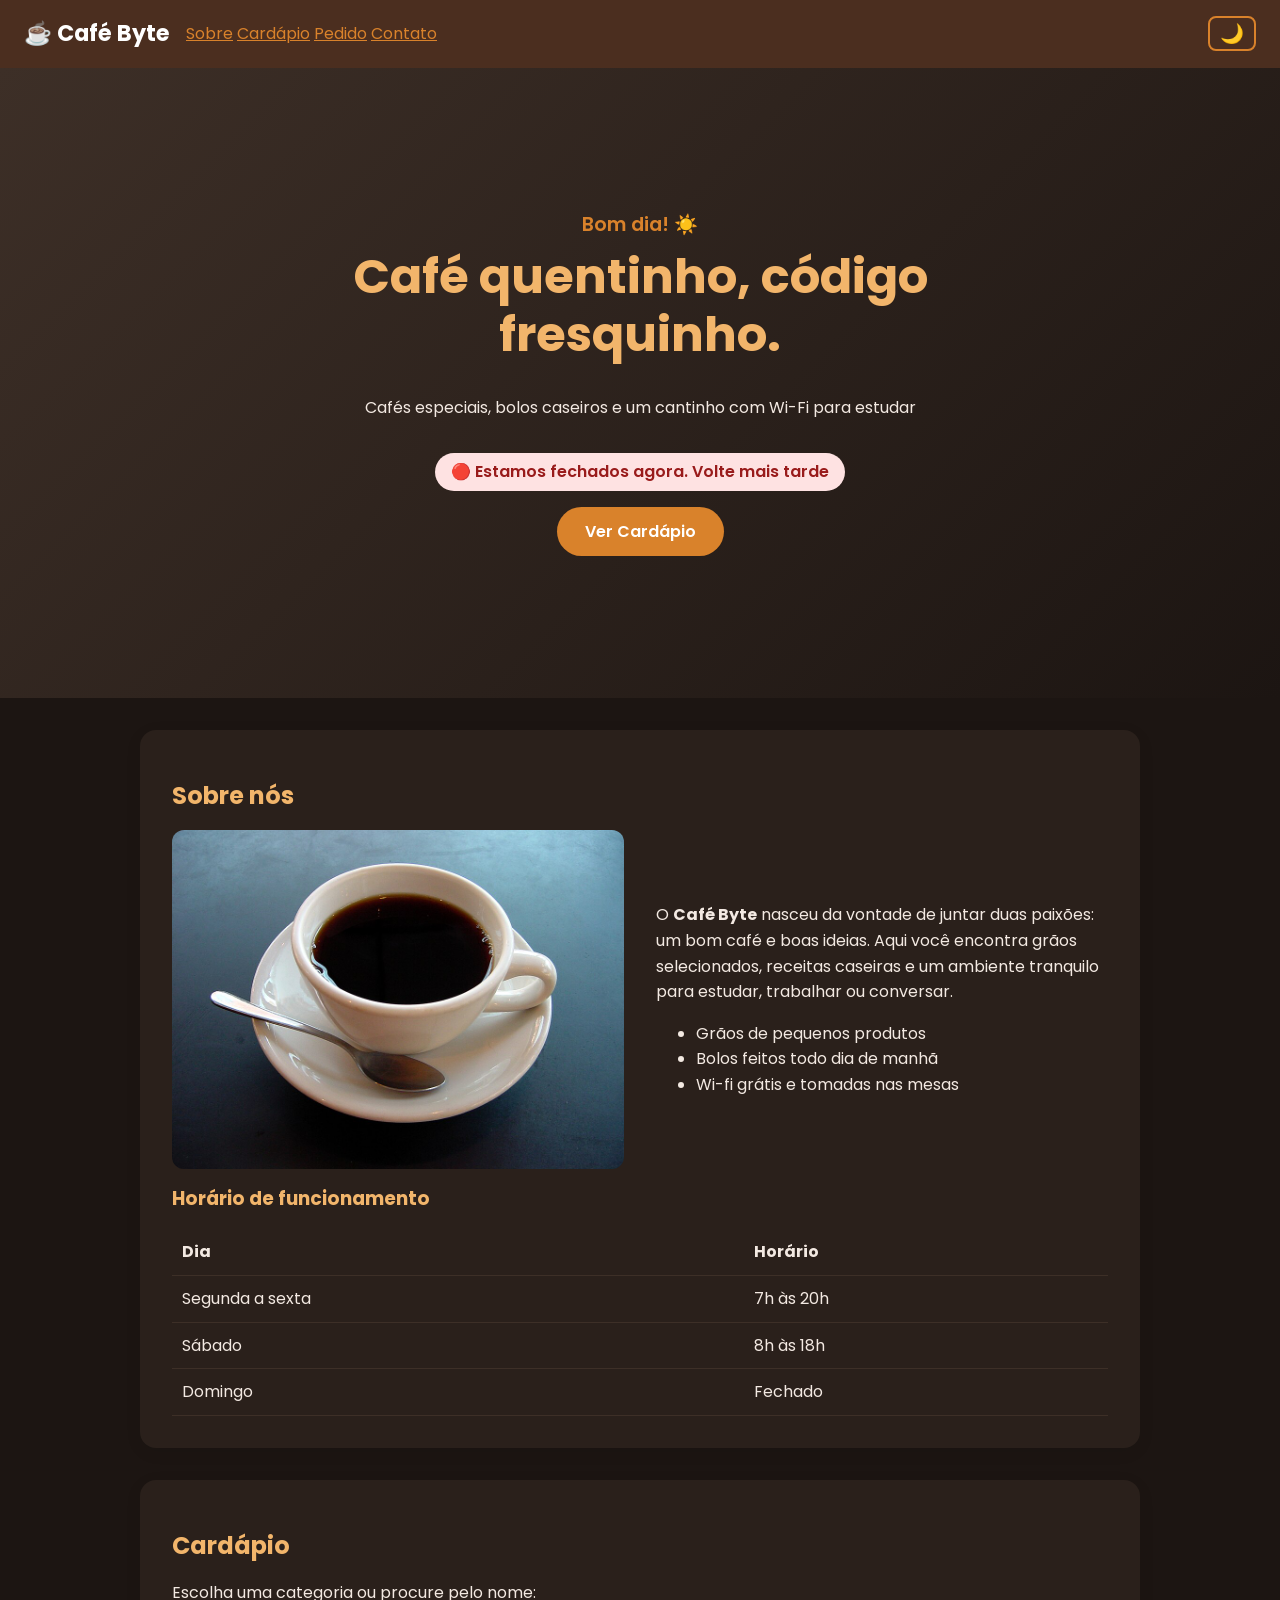
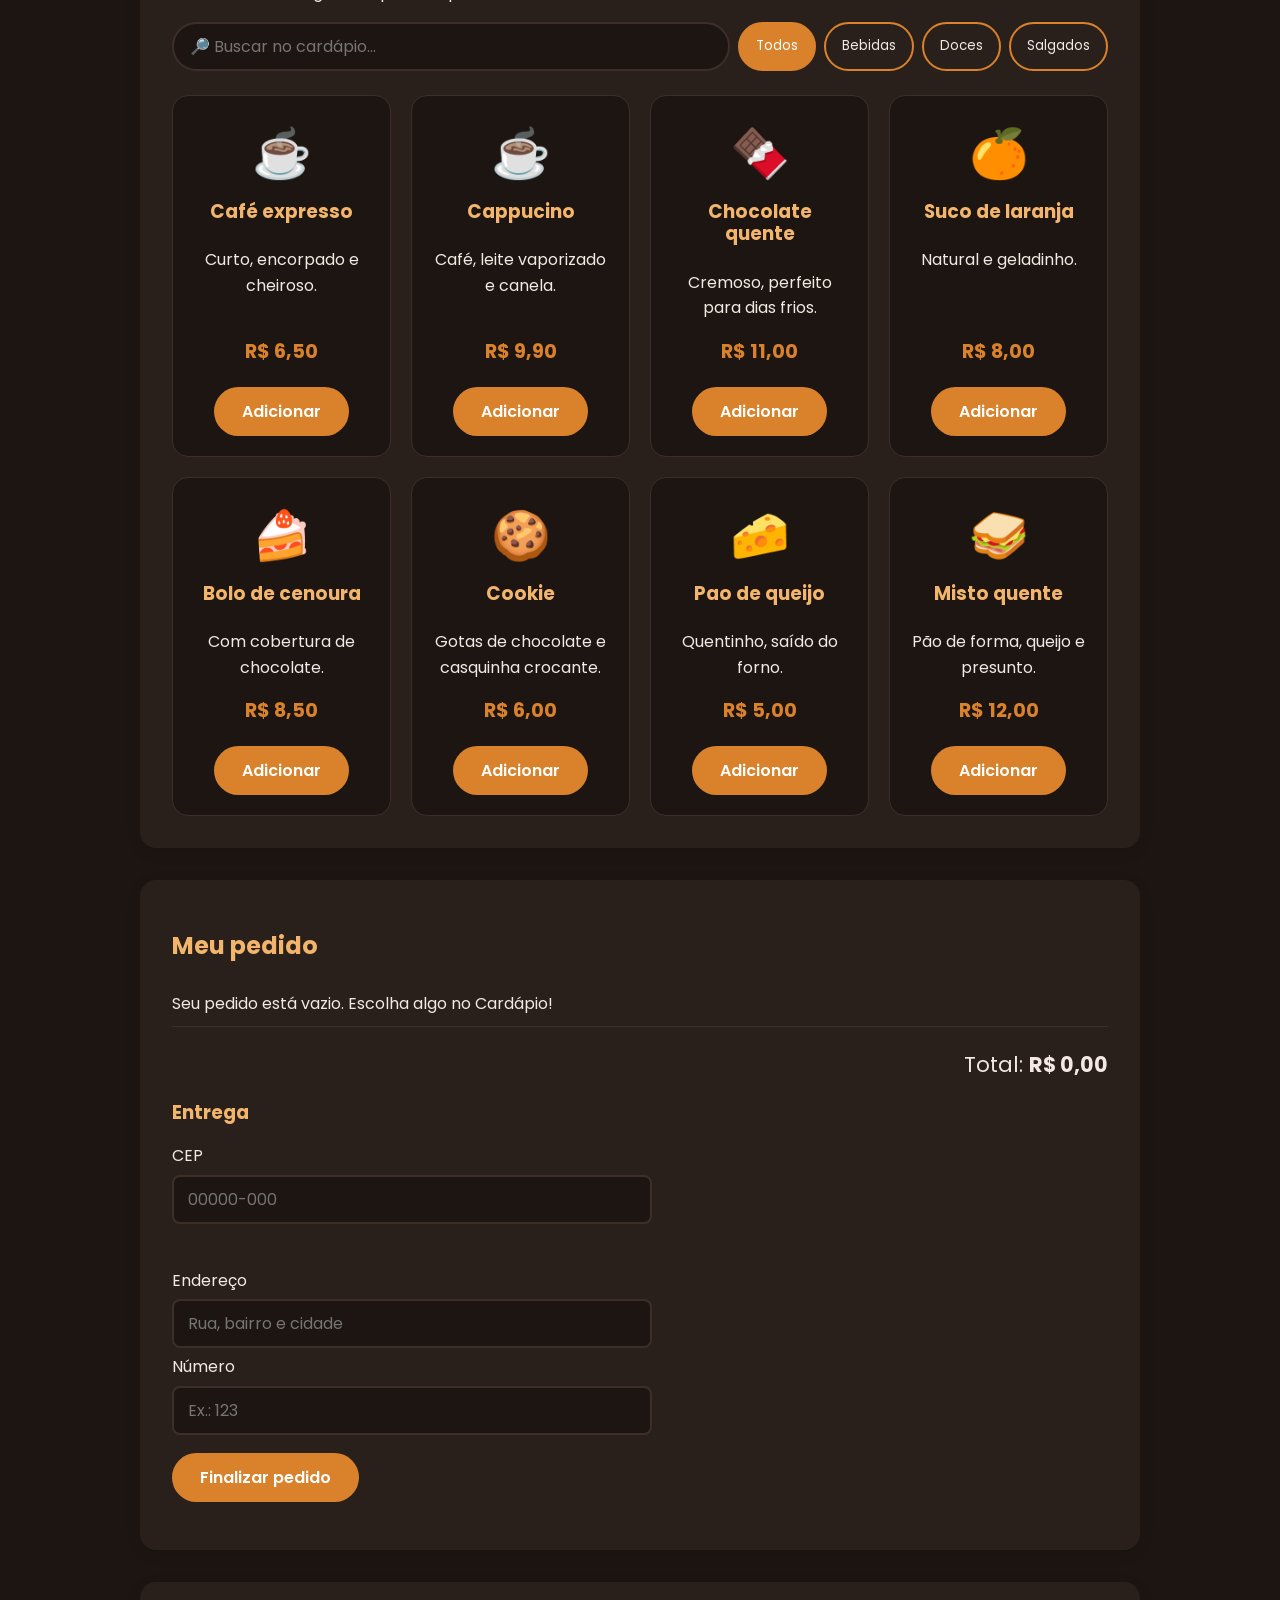
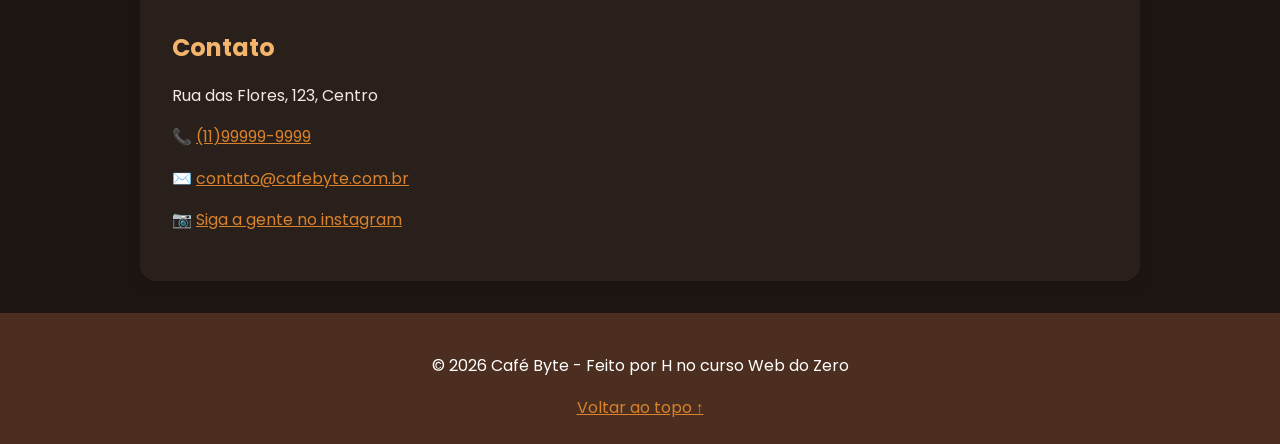
==== commit 6a5f6172: "Add files via upload" ====
--- a/index.html
+++ b/index.html
@@ -11,7 +11,7 @@
     <body>
         <!--não leia isto-->
         <header class="topo">
-            <a href="inicio" class="logo">☕ Café Byte</a>
+            <a href="#inicio" class="logo">☕ Café Byte</a>
             <nav id="menu">
                 <a href="#sobre">Sobre</a>
                 <a href="#cardapio">Cardápio</a>
@@ -105,7 +105,7 @@
             </section>            
         </main>
         <footer class="rodape">
-            <p>&copy; <span id="ano">2026</span> Café Byte - Feito por Renan no curso Web do Zero</p>
+            <p>&copy; <span id="ano">2026</span> Café Byte - Feito por H no curso Web do Zero</p>
             <a href="#inicio">Voltar ao topo &uarr;</a>
         </footer>
         <script src="js/script.js"></script>
